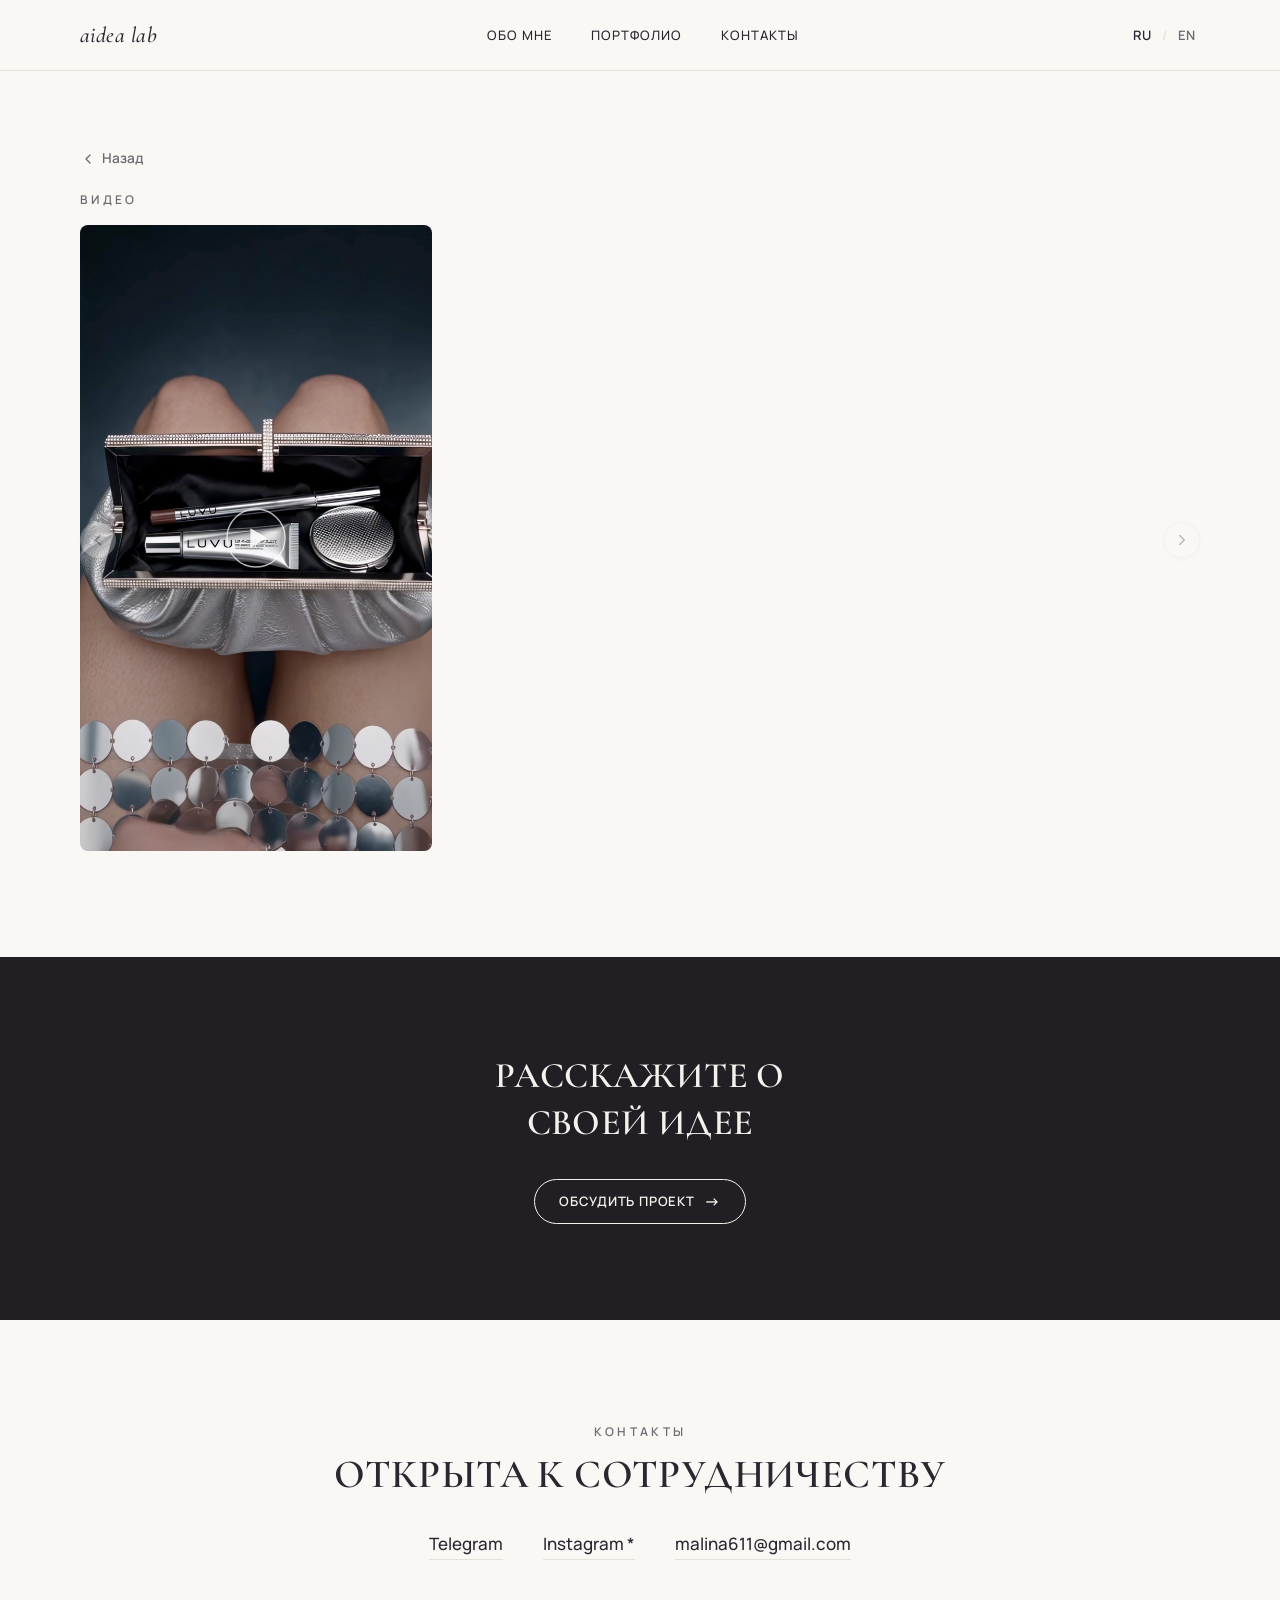
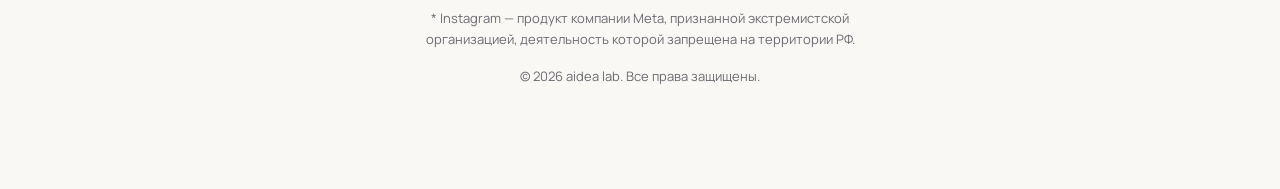
==== beauty.html @ ea10cff7 "Заголовок «Обо мне»: точка после «Я умею снимать» (RU/EN) main.js v=7.  Co-Authored-By: Claude Opus " ====
<!DOCTYPE html>
<html lang="ru" data-page="beauty">
<head>
  <meta charset="UTF-8">
  <meta name="viewport" content="width=device-width, initial-scale=1.0">
  <title>Beauty — aidea lab | Юлия Колесникова</title>
  <meta name="description" content="Beauty AI-видео — aidea lab, Юлия Колесникова. AI video creator.">

  <link rel="icon" type="image/svg+xml" href="assets/icons/favicon.svg">
  <link rel="icon" type="image/png" sizes="32x32" href="assets/icons/favicon-32.png">
  <link rel="icon" type="image/png" sizes="16x16" href="assets/icons/favicon-16.png">
  <link rel="apple-touch-icon" sizes="180x180" href="assets/icons/favicon-180.png">

  <link rel="preconnect" href="https://fonts.googleapis.com">
  <link rel="preconnect" href="https://fonts.gstatic.com" crossorigin>
  <link href="https://fonts.googleapis.com/css2?family=Cormorant+Garamond:ital,wght@0,300;0,400;0,500;0,600;1,400;1,500&family=Manrope:wght@400;500;600;700&display=swap" rel="stylesheet">

  <link rel="stylesheet" href="css/style.css?v=13">
</head>
<body>

  <a class="skip-link" href="#main" data-i18n="skip.link">Перейти к содержимому</a>

  <header class="site-header">
    <div class="container site-header__inner">
      <a class="wordmark" href="index.html">aidea lab</a>

      <nav class="site-nav" aria-label="Основная навигация">
        <a href="index.html#about" data-i18n="nav.about">Обо мне</a>
        <a href="index.html#portfolio" data-i18n="nav.portfolio">Портфолио</a>
        <a href="index.html#contact" data-i18n="nav.contact">Контакты</a>
      </nav>

      <div class="lang-switch" role="group" aria-label="Language switch / Переключатель языка">
        <button type="button" class="lang-switch__btn is-active" data-lang="ru" aria-pressed="true">RU</button>
        <span class="lang-switch__divider" aria-hidden="true">/</span>
        <button type="button" class="lang-switch__btn" data-lang="en" aria-pressed="false">EN</button>
      </div>
    </div>
  </header>

  <main id="main">

    <!-- Video section -->
    <section class="fashion-section" id="beauty-videos">
      <div class="container">
        <a class="back-link" href="index.html#portfolio">
          <svg viewBox="0 0 24 24" width="16" height="16" fill="none" stroke="currentColor" stroke-width="2" stroke-linecap="round" stroke-linejoin="round" aria-hidden="true">
            <polyline points="15 18 9 12 15 6"/>
          </svg>
          <span data-i18n="nav.back">Назад</span>
        </a>
        <p class="overline" data-i18n="beauty.videoOverline">Видео</p>

        <div class="slider" data-slider="videos">
          <div class="slider__track">

            <!-- Video 1 -->
            <button type="button"
              class="portfolio-item portfolio-item--vertical slider__item"
              data-video-src="assets/video/beauty-video-1-full.mp4"
              data-video-src-mobile="assets/video/beauty-video-1-full-mobile.mp4"
              data-i18n-attr="aria-label:beauty.video1Aria">
              <video class="portfolio-item__video" loop muted playsinline preload="metadata">
                <source src="assets/video/beauty-video-1.mp4" type="video/mp4">
              </video>
              <img class="portfolio-item__poster" src="assets/video/poster-vertical-5.jpg" alt="" loading="eager">
              <span class="portfolio-item__play" aria-hidden="true">
                <svg viewBox="0 0 64 64" fill="none" xmlns="http://www.w3.org/2000/svg">
                  <circle cx="32" cy="32" r="31" stroke="white" stroke-opacity="0.7" stroke-width="1.5"/>
                  <path d="M26 21.5 44 32 26 42.5Z" fill="white" fill-opacity="0.85"/>
                </svg>
              </span>
            </button>

          </div>

          <button type="button" class="slider__hint" data-slider-hint data-i18n-attr="aria-label:fashion.nextSlide" aria-label="Следующий">
            <span class="slider__hint-label" data-i18n="fashion.moreHint">Ещё</span>
            <svg viewBox="0 0 24 24" width="16" height="16" fill="none" stroke="currentColor" stroke-width="2" stroke-linecap="round" stroke-linejoin="round" aria-hidden="true">
              <polyline points="9 18 15 12 9 6"/>
            </svg>
          </button>

          <div class="slider__nav">
            <button type="button" class="slider__btn slider__btn--prev" data-i18n-attr="aria-label:fashion.prevSlide" aria-label="Предыдущий">
              <svg viewBox="0 0 24 24" width="18" height="18" fill="none" stroke="currentColor" stroke-width="2" stroke-linecap="round" stroke-linejoin="round" aria-hidden="true">
                <polyline points="15 18 9 12 15 6"/>
              </svg>
            </button>
            <button type="button" class="slider__btn slider__btn--next" data-i18n-attr="aria-label:fashion.nextSlide" aria-label="Следующий">
              <svg viewBox="0 0 24 24" width="18" height="18" fill="none" stroke="currentColor" stroke-width="2" stroke-linecap="round" stroke-linejoin="round" aria-hidden="true">
                <polyline points="9 18 15 12 9 6"/>
              </svg>
            </button>
          </div>
        </div>
      </div>
    </section>

    <!-- CTA strip -->
    <section class="cta-strip">
      <div class="container cta-strip__inner">
        <h2 class="cta-strip__heading" data-i18n="cta.heading">Расскажите о своей идее</h2>
        <a class="btn btn--inverse" href="https://t.me/yulutik" target="_blank" rel="noopener" data-i18n="cta.button">Обсудить проект</a>
      </div>
    </section>

  </main>

  <footer class="site-footer" id="contact">
    <div class="container site-footer__inner">
      <p class="overline" data-i18n="footer.overline">Контакты</p>
      <h2 class="section-heading" data-i18n="footer.heading">Открыта к сотрудничеству</h2>

      <div class="site-footer__links">
        <a href="https://t.me/yulutik" target="_blank" rel="noopener">Telegram</a>
        <a href="https://instagram.com/aidea__lab" target="_blank" rel="noopener">Instagram *</a>
        <a href="mailto:malina611@gmail.com">malina611@gmail.com</a>
      </div>

      <p class="site-footer__note" data-i18n="footer.note">* Instagram — продукт компании Meta, признанной экстремистской организацией, деятельность которой запрещена на территории РФ.</p>

      <p class="site-footer__copyright" data-i18n="footer.copyright">© 2026 aidea lab. Все права защищены.</p>
    </div>
  </footer>

  <!-- Portfolio video modal -->
  <div class="video-modal" id="video-modal" hidden>
    <div class="video-modal__backdrop" data-modal-dismiss></div>
    <div class="video-modal__dialog" role="dialog" aria-modal="true">
      <button type="button" class="video-modal__close" data-modal-dismiss data-i18n-attr="aria-label:portfolio.modalClose">
        <svg viewBox="0 0 24 24" width="24" height="24" fill="none" xmlns="http://www.w3.org/2000/svg" aria-hidden="true">
          <path d="M5 5 19 19M19 5 5 19" stroke="currentColor" stroke-width="2" stroke-linecap="round"/>
        </svg>
      </button>
      <div class="video-modal__spinner" aria-hidden="true"></div>
      <video class="video-modal__video" controls playsinline preload="none"></video>
    </div>
  </div>

  <script src="js/main.js?v=7"></script>
  <script src="js/fashion.js?v=1"></script>

  <!-- Yandex.Metrika counter -->
  <script type="text/javascript">
      (function(m,e,t,r,i,k,a){
          m[i]=m[i]||function(){(m[i].a=m[i].a||[]).push(arguments)};
          m[i].l=1*new Date();
          for (var j = 0; j < document.scripts.length; j++) {if (document.scripts[j].src === r) { return; }}
          k=e.createElement(t),a=e.getElementsByTagName(t)[0],k.async=1,k.src=r,a.parentNode.insertBefore(k,a)
      })(window, document,'script','https://mc.yandex.ru/metrika/tag.js?id=109811397', 'ym');
      ym(109811397, 'init', {ssr:true, webvisor:true, clickmap:true, ecommerce:"dataLayer", referrer: document.referrer, url: location.href, accurateTrackBounce:true, trackLinks:true});
  </script>
  <noscript><div><img src="https://mc.yandex.ru/watch/109811397" style="position:absolute; left:-9999px;" alt="" /></div></noscript>
  <!-- /Yandex.Metrika counter -->

</body>
</html>
---- css/style.css ----
/* =========================================================
   aidea lab — portfolio landing
   ========================================================= */

:root {
  /* Colors */
  --color-paper: #FAF8F5;
  --color-ink: #2A2730;
  --color-ink-soft: #6F6A72;
  --color-lilac: #C7BEDD;
  --color-lilac-soft: #ECE7F5;
  --color-line: #E4E0DC;
  --color-dark: #211F23;
  --color-dark-text: #F5F2EE;

  /* Type */
  --font-serif: "Cormorant Garamond", Georgia, serif;
  --font-sans: "Manrope", -apple-system, BlinkMacSystemFont, "Segoe UI", sans-serif;

  /* Layout */
  --container-width: 1200px;
  --space-section: clamp(4rem, 8vw, 8rem);

  /* Motion */
  --transition: 0.2s ease;
}

/* ---------------------------------------------------------
   Reset & base
   --------------------------------------------------------- */
*,
*::before,
*::after {
  box-sizing: border-box;
}

html {
  -webkit-text-size-adjust: 100%;
}

body {
  margin: 0;
  font-family: var(--font-sans);
  font-size: 1rem;
  line-height: 1.6;
  color: var(--color-ink);
  background-color: var(--color-paper);
  -webkit-font-smoothing: antialiased;
}

img,
video {
  display: block;
  max-width: 100%;
  height: auto;
}

a {
  color: inherit;
}

h1, h2, h3, p {
  margin: 0;
}

ul {
  margin: 0;
  padding: 0;
}

.container {
  width: 100%;
  max-width: var(--container-width);
  margin-inline: auto;
  padding-inline: 1.5rem;
}

@media (min-width: 768px) {
  .container {
    padding-inline: 2.5rem;
  }
}

/* ---------------------------------------------------------
   Accessibility
   --------------------------------------------------------- */
.skip-link {
  position: absolute;
  top: -100%;
  left: 1rem;
  z-index: 1000;
  padding: 0.75rem 1.25rem;
  background: var(--color-ink);
  color: var(--color-paper);
  border-radius: 0.25rem;
  text-decoration: none;
  transition: top var(--transition);
}

.skip-link:focus {
  top: 1rem;
}

a:focus-visible,
button:focus-visible {
  outline: 2px solid var(--color-ink);
  outline-offset: 3px;
  border-radius: 2px;
}

@media (prefers-reduced-motion: reduce) {
  *,
  *::before,
  *::after {
    animation-duration: 0.01ms !important;
    animation-iteration-count: 1 !important;
    transition-duration: 0.01ms !important;
    scroll-behavior: auto !important;
  }
}

/* ---------------------------------------------------------
   Typography helpers
   --------------------------------------------------------- */
.overline {
  font-family: var(--font-sans);
  font-size: 0.75rem;
  font-weight: 600;
  letter-spacing: 0.28em;
  text-transform: uppercase;
  color: var(--color-ink-soft);
  margin: 0 0 1rem;
}

.back-link {
  display: inline-flex;
  align-items: center;
  gap: 0.35rem;
  margin: 0 0 1.25rem;
  color: var(--color-ink-soft);
  font-family: var(--font-sans);
  font-size: 0.85rem;
  font-weight: 600;
  text-decoration: none;
  transition: color var(--transition);
}

.back-link:hover {
  color: var(--color-ink);
}

.section-heading {
  font-family: var(--font-serif);
  font-weight: 600;
  font-size: clamp(1.75rem, 3.5vw, 2.5rem);
  line-height: 1.2;
  margin: 0 0 1.5rem;
  letter-spacing: 0.01em;
  text-transform: uppercase;
}

/* Моб: все заголовки секций одного размера. Заголовок «Обо мне» — две строки, перенос после
   «генерировать.»; шрифт ужимается ровно настолько, чтобы первая
   строка влезла в ширину экрана (≈12.6em при 28px, берём с запасом),
   но не больше обычных 28px. */
@media (max-width: 899px) {
  .about__heading-line {
    display: block;
  }
  .section-heading {
    font-size: min(clamp(1.75rem, 3.5vw, 2.5rem), calc((100vw - 3rem) / 13));
  }
}

/* ---------------------------------------------------------
   Buttons
   --------------------------------------------------------- */
.btn {
  display: inline-flex;
  align-items: center;
  justify-content: center;
  gap: clamp(0.4rem, 1.5vw, 0.6rem);
  padding: clamp(0.5rem, 2vw, 0.7rem) clamp(0.875rem, 3vw, 1.5rem);
  border-radius: 999px;
  font-family: var(--font-sans);
  font-size: clamp(0.6875rem, 2.5vw, 0.8125rem);
  font-weight: 600;
  letter-spacing: 0.06em;
  text-transform: uppercase;
  text-decoration: none;
  background-color: transparent;
  border: 1px solid currentColor;
  white-space: nowrap;
  transition: background-color var(--transition), color var(--transition), border-color var(--transition);
}

.btn::after {
  content: "\2192";
  font-size: 1rem;
  line-height: 1;
  transition: transform var(--transition);
}

.btn:hover::after {
  transform: translateX(3px);
}

.btn--primary {
  color: var(--color-ink);
}

.btn--primary:hover {
  background-color: var(--color-ink);
  color: var(--color-paper);
}

.btn--inverse {
  color: var(--color-dark-text);
}

.btn--inverse:hover {
  background-color: var(--color-dark-text);
  color: var(--color-dark);
}

/* ---------------------------------------------------------
   Header / navigation
   --------------------------------------------------------- */
.site-header {
  position: sticky;
  top: 0;
  z-index: 100;
  background-color: rgba(250, 248, 245, 0.85);
  backdrop-filter: blur(10px);
  border-bottom: 1px solid var(--color-line);
}

.site-header__inner {
  display: flex;
  align-items: center;
  justify-content: space-between;
  gap: 1rem;
  padding-block: 1.1rem;
}

.wordmark {
  font-family: var(--font-serif);
  font-style: italic;
  font-size: 1.375rem;
  font-weight: 500;
  text-decoration: none;
  letter-spacing: 0.02em;
  color: var(--color-ink);
}

.site-nav {
  display: flex;
  gap: clamp(1rem, 3vw, 2.5rem);
  font-size: 0.8125rem;
  font-weight: 500;
  letter-spacing: 0.08em;
  text-transform: uppercase;
}

.site-nav a {
  text-decoration: none;
  color: var(--color-ink);
  transition: color var(--transition);
}

.site-nav a:hover {
  color: var(--color-ink-soft);
}

.lang-switch {
  display: flex;
  align-items: center;
  gap: 0.4rem;
  font-size: 0.8125rem;
  font-weight: 600;
  letter-spacing: 0.05em;
}

.lang-switch__btn {
  background: none;
  border: none;
  padding: 0.25rem;
  font: inherit;
  font-weight: inherit;
  letter-spacing: inherit;
  color: var(--color-ink-soft);
  cursor: pointer;
  transition: color var(--transition);
}

.lang-switch__btn.is-active {
  color: var(--color-ink);
}

.lang-switch__btn:hover {
  color: var(--color-ink);
}

.lang-switch__divider {
  color: var(--color-line);
}

@media (max-width: 640px) {
  .site-header__inner {
    flex-wrap: wrap;
    row-gap: 0.6rem;
    padding-block: 0.85rem;
  }

  .site-nav {
    order: 3;
    width: 100%;
    justify-content: space-between;
    gap: 0.5rem;
    font-size: 0.6875rem;
  }

  .site-nav a {
    white-space: nowrap;
  }
}

/* ---------------------------------------------------------
   Hero
   --------------------------------------------------------- */
.hero {
  padding-block: clamp(3rem, 8vw, 6rem);
}

.hero__inner {
  display: grid;
  grid-template-columns: 1fr;
  gap: clamp(0.75rem, 4vw, 4rem);
  align-items: start;
}

.hero__content {
  display: flex;
  flex-direction: column;
  align-items: flex-start;
  gap: clamp(0.75rem, 2vw, 1.25rem);
  min-width: 0;
}

.hero__name {
  display: flex;
  flex-direction: column;
  font-family: var(--font-serif);
  font-weight: 300;
  font-size: clamp(1.25rem, 6vw, 4.5rem);
  line-height: 1.15;
  letter-spacing: 0.04em;
  text-transform: uppercase;
  margin: 0;
  max-width: 100%;
}

.hero__name-line--last {
  margin-left: clamp(0.5rem, 5vw, 4rem);
}

.hero__tagline {
  font-family: var(--font-serif);
  font-size: clamp(1.125rem, 4vw, 1.875rem);
  line-height: 1.35;
  max-width: 24ch;
  color: var(--color-ink);
}

/* Моб: первая строка — ровно «Создаю концепты и AI креативы»,
   остальной текст переносится по её ширине (contain: inline-size
   не даёт второй части влиять на ширину блока). */
@media (max-width: 899px) {
  .hero__tagline {
    max-width: none;
    width: fit-content;
  }
  .hero__tagline-lead,
  .hero__tagline-rest {
    display: block;
  }
  .hero__tagline-rest {
    contain: inline-size;
  }
}

.hero__subtitle {
  font-size: clamp(0.875rem, 3.5vw, 1.0625rem);
  color: var(--color-ink-soft);
  max-width: 40ch;
  line-height: 1.7;
}

.hero__media {
  border: 1px solid var(--color-line);
  padding: clamp(0.4rem, 1.5vw, 0.75rem);
}

.hero__media img {
  width: 100%;
  aspect-ratio: 3 / 4;
  object-fit: cover;
}

@media (min-width: 900px) {
  .hero__inner {
    grid-template-columns: 1.1fr 0.9fr;
    grid-template-areas:
      "overline media"
      "content media";
    column-gap: 4rem;
    row-gap: clamp(0.75rem, 2vw, 1.25rem);
    align-items: stretch;
  }

  .hero__overline {
    grid-area: overline;
  }

  .hero__content {
    grid-area: content;
  }

  .hero__media {
    grid-area: media;
  }

  .hero__media img {
    height: 100%;
  }
}

/* ---------------------------------------------------------
   About
   --------------------------------------------------------- */
.about {
  padding-block: var(--space-section);
}

.about__content {
  display: flex;
  flex-direction: column;
  align-items: flex-start;
  gap: 1.25rem;
}

.about__content .overline {
  margin-bottom: 0;
  font-size: 0.75rem;
}

.about__content p {
  color: var(--color-ink-soft);
  font-size: 1.0625rem;
  line-height: 1.75;
  max-width: 52ch;
}

.about__text {
  display: flex;
  flex-direction: column;
  gap: 1.25rem;
  align-self: stretch;
}

@media (min-width: 900px) {
  .about__text {
    display: grid;
    grid-template-columns: 1fr 1.2fr;
    gap: 3rem;
    align-items: center;
  }

  .about__content .about__highlight {
    font-family: var(--font-serif);
    font-style: italic;
    font-size: 1.875rem;
    line-height: 1.3;
    color: var(--color-ink);
    max-width: none;
    padding-left: 1.5rem;
    border-left: 1px solid var(--color-line);
  }
}

/* ---------------------------------------------------------
   Portfolio
   --------------------------------------------------------- */
.portfolio {
  padding-block: var(--space-section);
}

.portfolio__header {
  margin-bottom: 2.5rem;
  max-width: 60ch;
}

.portfolio__header .overline {
  margin-bottom: 0;
}

.portfolio__tags {
  display: flex;
  gap: 0.75rem;
  margin-top: 1.5rem;
}

.tag {
  display: inline-flex;
  align-items: center;
  padding: 0.4rem 1rem;
  border: 1px solid var(--color-line);
  border-radius: 999px;
  font-size: 0.75rem;
  font-weight: 600;
  letter-spacing: 0.12em;
  text-transform: uppercase;
  color: var(--color-ink-soft);
  text-decoration: none;
  transition: border-color var(--transition), color var(--transition);
}

a.tag {
  border-color: var(--color-ink-soft);
  color: var(--color-ink);
}

a.tag:hover {
  color: var(--color-ink);
  border-color: var(--color-ink);
  cursor: pointer;
}

.portfolio-grid {
  display: grid;
  grid-template-columns: 1fr 1fr;
  gap: 1.25rem;
}

@media (min-width: 600px) {
  .portfolio-grid {
    gap: 2rem;
  }
}

.portfolio-item {
  position: relative;
  display: block;
  width: 100%;
  overflow: hidden;
  border: 0;
  border-radius: 0.5rem;
  margin: 0;
  padding: 0;
  background-color: var(--color-lilac-soft);
  font: inherit;
  text-decoration: none;
  cursor: pointer;
}

.portfolio-item__video {
  width: 100%;
  height: 100%;
  object-fit: cover;
}

.portfolio-item__poster {
  position: absolute;
  inset: 0;
  width: 100%;
  height: 100%;
  object-fit: cover;
  transition: opacity var(--transition);
}

.portfolio-item.is-playing .portfolio-item__poster {
  opacity: 0;
}

.portfolio-item__play {
  position: absolute;
  inset: 0;
  display: flex;
  align-items: center;
  justify-content: center;
  pointer-events: none;
  transition: opacity var(--transition);
}

.portfolio-item__play svg {
  width: clamp(2.75rem, 6vw, 3.75rem);
  height: clamp(2.75rem, 6vw, 3.75rem);
  filter: drop-shadow(0 1px 6px rgba(33, 31, 35, 0.25));
}

.portfolio-item.is-playing .portfolio-item__play {
  opacity: 0;
}

.portfolio-item--vertical {
  aspect-ratio: 9 / 16;
  width: 100%;
  max-width: 360px;
  margin-inline: auto;
}

.portfolio-item--horizontal {
  aspect-ratio: 16 / 9;
  width: 100%;
}

@media (max-width: 720px) {
  .portfolio-item--horizontal {
    grid-column: 1 / -1;
  }

  .portfolio-item--vertical {
    max-width: none;
  }
}

@media (min-width: 900px) {
  .portfolio-grid {
    grid-template-columns: 1fr 1fr 1.4fr;
    grid-template-rows: 1fr 1fr;
  }

  .portfolio-item--vertical {
    max-width: none;
    margin-inline: 0;
    grid-row: 1 / 3;
  }

  .portfolio-item--horizontal {
    aspect-ratio: auto;
    height: 100%;
  }

  .portfolio-grid > :nth-child(1) {
    grid-column: 1;
  }

  .portfolio-grid > :nth-child(2) {
    grid-column: 2;
  }

  .portfolio-grid > :nth-child(3) {
    grid-column: 3;
    grid-row: 1;
  }

  .portfolio-grid > :nth-child(4) {
    grid-column: 3;
    grid-row: 2;
  }
}

/* Scrim under the play icon, fades out once the preview starts playing */
.portfolio-item::after {
  content: "";
  position: absolute;
  inset: 0;
  background: linear-gradient(0deg, rgba(33, 31, 35, 0.18), transparent 40%);
  opacity: 1;
  transition: opacity var(--transition);
  pointer-events: none;
}

.portfolio-item.is-playing::after {
  opacity: 0;
}

/* ---------------------------------------------------------
   CTA strip
   --------------------------------------------------------- */
.cta-strip {
  background-color: var(--color-dark);
  color: var(--color-dark-text);
  padding-block: clamp(3.5rem, 8vw, 6rem);
}

.cta-strip__inner {
  display: flex;
  flex-direction: column;
  align-items: center;
  gap: 2rem;
  text-align: center;
}

.cta-strip__heading {
  font-family: var(--font-serif);
  font-weight: 600;
  font-size: clamp(1.5rem, 3.5vw, 2.25rem);
  line-height: 1.3;
  letter-spacing: 0.01em;
  text-transform: uppercase;
  max-width: 22ch;
  margin: 0;
}

/* ---------------------------------------------------------
   Footer
   --------------------------------------------------------- */
.site-footer {
  padding-block: var(--space-section);
}

.site-footer__inner {
  text-align: center;
  display: flex;
  flex-direction: column;
  align-items: center;
}

.site-footer .overline {
  margin-bottom: 0.5rem;
}

.site-footer .section-heading {
  margin-bottom: 2rem;
}

.site-footer__links {
  display: flex;
  flex-wrap: wrap;
  justify-content: center;
  gap: 1.5rem 2.5rem;
  font-family: var(--font-sans);
  font-weight: 500;
  font-size: 1.0625rem;
}

.site-footer__links a {
  text-decoration: none;
  border-bottom: 1px solid var(--color-line);
  padding-bottom: 0.15rem;
  transition: border-color var(--transition), color var(--transition);
}

.site-footer__links a:hover {
  color: var(--color-ink-soft);
  border-color: var(--color-ink-soft);
}

.site-footer__note {
  margin-top: 3rem;
  font-size: 0.8125rem;
  color: var(--color-ink-soft);
  max-width: 60ch;
  line-height: 1.6;
}

.site-footer__copyright {
  margin-top: 1rem;
  font-size: 0.8125rem;
  color: var(--color-ink-soft);
}

/* ---------------------------------------------------------
   404 page
   --------------------------------------------------------- */
.error-page {
  min-height: 100vh;
  display: flex;
  align-items: center;
  justify-content: center;
  padding-block: var(--space-section);
}

.error-page__inner {
  max-width: 36rem;
  text-align: center;
}

.error-page .overline {
  text-align: center;
}

.error-page__text {
  color: var(--color-ink-soft);
  font-size: 1.0625rem;
  line-height: 1.7;
  max-width: 40ch;
  margin: 1.5rem auto 2rem;
}

.error-page__links {
  display: flex;
  flex-wrap: wrap;
  align-items: center;
  justify-content: center;
  gap: 1rem 1.5rem;
  margin-bottom: 2.5rem;
}

.error-page__email {
  font-weight: 500;
  text-decoration: none;
  border-bottom: 1px solid var(--color-line);
  padding-bottom: 0.15rem;
  transition: border-color var(--transition), color var(--transition);
}

.error-page__email:hover {
  color: var(--color-ink-soft);
  border-color: var(--color-ink-soft);
}

.error-page__home {
  font-size: 0.8125rem;
  color: var(--color-ink-soft);
  text-decoration: none;
  border-bottom: 1px solid transparent;
  transition: border-color var(--transition), color var(--transition);
}

.error-page__home:hover {
  color: var(--color-ink);
  border-color: var(--color-line);
}

/* ---------------------------------------------------------
   Portfolio video modal
   --------------------------------------------------------- */
.video-modal {
  position: fixed;
  inset: 0;
  z-index: 1000;
  display: flex;
  align-items: center;
  justify-content: center;
  padding: 1.5rem;
}

.video-modal[hidden] {
  display: none;
}

.video-modal__backdrop {
  position: absolute;
  inset: 0;
  background-color: rgba(33, 31, 35, 0.85);
}

.video-modal__dialog {
  position: relative;
  z-index: 1;
  width: 100%;
  max-width: 520px;
}

.video-modal__video {
  display: block;
  width: 100%;
  max-height: 85vh;
  border-radius: 0.5rem;
  background-color: var(--color-dark);
}

.video-modal__close {
  position: absolute;
  top: 0.75rem;
  right: 0.75rem;
  z-index: 2;
  display: flex;
  align-items: center;
  justify-content: center;
  width: 2.25rem;
  height: 2.25rem;
  border: 0;
  border-radius: 50%;
  background-color: rgba(33, 31, 35, 0.45);
  color: var(--color-dark-text);
  cursor: pointer;
  transition: background-color var(--transition);
}

.video-modal__close:hover {
  background-color: rgba(33, 31, 35, 0.65);
}

.video-modal__spinner {
  position: absolute;
  inset: 0;
  display: flex;
  align-items: center;
  justify-content: center;
  pointer-events: none;
}

.video-modal__spinner::after {
  content: "";
  width: 2.5rem;
  height: 2.5rem;
  border: 3px solid rgba(245, 242, 238, 0.25);
  border-top-color: var(--color-dark-text);
  border-radius: 50%;
  animation: video-modal-spin 0.8s linear infinite;
}

.video-modal.is-loaded .video-modal__spinner {
  display: none;
}

@keyframes video-modal-spin {
  to {
    transform: rotate(360deg);
  }
}

body.has-modal-open {
  overflow: hidden;
}

/* ---------------------------------------------------------
   Fashion page — sections
   --------------------------------------------------------- */
.fashion-section {
  padding-block: var(--space-section);
}

.fashion-section:first-child {
  padding-top: calc(var(--space-section) * 0.75);
}

.fashion-section + .fashion-section {
  padding-top: 0;
}

/* ---------------------------------------------------------
   Slider component
   --------------------------------------------------------- */
.slider {
  position: relative;
}

.slider__track {
  display: flex;
  flex-wrap: nowrap;
  gap: 1.25rem;
  overflow-x: auto;
  scroll-snap-type: x mandatory;
  scroll-behavior: smooth;
  -webkit-overflow-scrolling: touch;
  scrollbar-width: none;
  padding-bottom: 0.25rem;
  /* Tell touch gesture recognizers this element only scrolls horizontally,
     so a vertical swipe that starts over it still scrolls the page instead
     of getting swallowed — some in-app browsers (Telegram, Instagram) mishandle
     this without the hint and the page can feel "stuck" past this point. */
  touch-action: pan-x;
}

.slider__track::-webkit-scrollbar {
  display: none;
}

.slider__item {
  flex: 0 0 calc((100% - 1.25rem) / 2);
  scroll-snap-align: start;
}

@media (min-width: 600px) {
  .slider__track {
    gap: 2rem;
  }

  .slider__item {
    flex: 0 0 calc((100% - 2rem) / 2);
  }
}

@media (min-width: 900px) {
  .slider__item {
    flex: 0 0 calc((100% - 2 * 2rem) / 3);
  }
}

/* override portfolio-item constraints inside slider */
.slider .portfolio-item--vertical {
  max-width: none;
  margin-inline: 0;
}

.slider__nav {
  display: none;
}

@media (min-width: 900px) {
  .slider__nav {
    display: flex;
    justify-content: space-between;
    align-items: center;
    position: absolute;
    inset: 0;
    pointer-events: none;
  }
  .slider__btn {
    pointer-events: auto;
  }
}

.slider__btn {
  display: flex;
  align-items: center;
  justify-content: center;
  width: 2.25rem;
  height: 2.25rem;
  border: 1px solid var(--color-line);
  border-radius: 50%;
  background-color: var(--color-paper);
  color: var(--color-ink);
  cursor: pointer;
  transition: background-color var(--transition), opacity var(--transition);
  box-shadow: 0 1px 6px rgba(0, 0, 0, 0.10);
}

.slider__btn:hover {
  background-color: var(--color-lilac-soft);
}

.slider__btn:disabled {
  opacity: 0.3;
  cursor: default;
}

/* Mobile-only "swipe hint" — a plain caption below the row, not attached to any
   single item (nothing here belongs to one photo the way the album "Открыть" does);
   the desktop .slider__nav arrows take over at 900px */
.slider__hint {
  display: flex;
  align-items: center;
  gap: 0.25rem;
  width: fit-content;
  margin: 0.6rem 0 0 auto;
  padding: 0;
  border: 0;
  background: none;
  color: var(--color-ink-soft);
  font-family: var(--font-sans);
  font-size: 0.8rem;
  font-weight: 600;
  cursor: pointer;
}

.slider__hint[hidden] {
  display: none;
}

@media (min-width: 900px) {
  .slider__hint {
    display: none !important;
  }
}

/* ---------------------------------------------------------
   Fashion page — photo projects (one mini-carousel per album)
   --------------------------------------------------------- */
.photo-projects {
  display: grid;
  grid-template-columns: repeat(2, 1fr);
  gap: 1.25rem 1rem;
}

@media (min-width: 600px) {
  .photo-projects {
    gap: 2rem;
  }
}

@media (min-width: 900px) {
  .photo-projects {
    grid-template-columns: repeat(3, 1fr);
  }
}

.photo-project {
  display: flex;
  flex-direction: column;
  gap: 0.75rem;
}

.photo-project__frame {
  position: relative;
  display: block;
  width: 100%;
  padding: 0;
  border: 0;
  background: none;
  cursor: zoom-in;
}

.photo-project__img {
  display: block;
  width: 100%;
  aspect-ratio: 3 / 4;
  object-fit: cover;
  border-radius: 0.5rem;
}

/* Shown instead of the poster when the current slide is a video */
.photo-project__play {
  position: absolute;
  top: 50%;
  left: 50%;
  transform: translate(-50%, -50%);
  width: 3rem;
  height: 3rem;
  pointer-events: none;
}

.photo-project__play[hidden] {
  display: none;
}

/* Mobile: cover photo + "Открыть" overlay opens the album modal */
.photo-project__open {
  position: absolute;
  left: 0;
  right: 0;
  bottom: 0;
  padding: 0.65rem 0.5rem;
  border-radius: 0 0 0.5rem 0.5rem;
  background: linear-gradient(to top, rgba(33, 31, 35, 0.75), rgba(33, 31, 35, 0));
  font-family: var(--font-sans);
  font-size: 0.75rem;
  font-weight: 600;
  letter-spacing: 0.08em;
  text-transform: uppercase;
  text-align: center;
  color: var(--color-dark-text);
}

@media (min-width: 900px) {
  .photo-project__open {
    display: none;
  }
}

/* Desktop: inline prev/next to browse the album in place */
.photo-project__nav {
  display: none;
}

@media (min-width: 900px) {
  .photo-project__nav {
    display: flex;
    justify-content: center;
    gap: 0.75rem;
  }
}

/* Photo lightbox */
.photo-modal {
  position: fixed;
  inset: 0;
  z-index: 1000;
  display: flex;
  align-items: center;
  justify-content: center;
  padding: 1.5rem;
}

.photo-modal[hidden] {
  display: none;
}

.photo-modal__backdrop {
  position: absolute;
  inset: 0;
  background-color: rgba(33, 31, 35, 0.90);
}

.photo-modal__dialog {
  position: relative;
  z-index: 1;
  line-height: 0;
}

.photo-modal__img,
.photo-modal__video {
  display: block;
  max-width: min(90vw, 900px);
  max-height: 90vh;
  width: auto;
  height: auto;
  border-radius: 0.5rem;
  object-fit: contain;
}

.photo-modal__img[hidden],
.photo-modal__video[hidden] {
  display: none;
}

.photo-modal__close {
  position: absolute;
  top: 0.75rem;
  right: 0.75rem;
  z-index: 2;
  display: flex;
  align-items: center;
  justify-content: center;
  width: 2.25rem;
  height: 2.25rem;
  border: 0;
  border-radius: 50%;
  background-color: rgba(33, 31, 35, 0.45);
  color: var(--color-dark-text);
  cursor: pointer;
  transition: background-color var(--transition);
}

.photo-modal__close:hover {
  background-color: rgba(33, 31, 35, 0.65);
}

.photo-modal__nav {
  position: absolute;
  inset: 0;
  display: flex;
  justify-content: space-between;
  align-items: center;
  padding: 0 0.5rem;
  pointer-events: none;
}

.photo-modal__nav-btn {
  pointer-events: auto;
  display: flex;
  align-items: center;
  justify-content: center;
  width: 2.5rem;
  height: 2.5rem;
  border: 0;
  border-radius: 50%;
  background-color: rgba(33, 31, 35, 0.45);
  color: var(--color-dark-text);
  cursor: pointer;
  transition: background-color var(--transition), opacity var(--transition);
}

.photo-modal__nav-btn:hover {
  background-color: rgba(33, 31, 35, 0.65);
}

.photo-modal__nav-btn:disabled {
  opacity: 0.3;
  cursor: default;
}
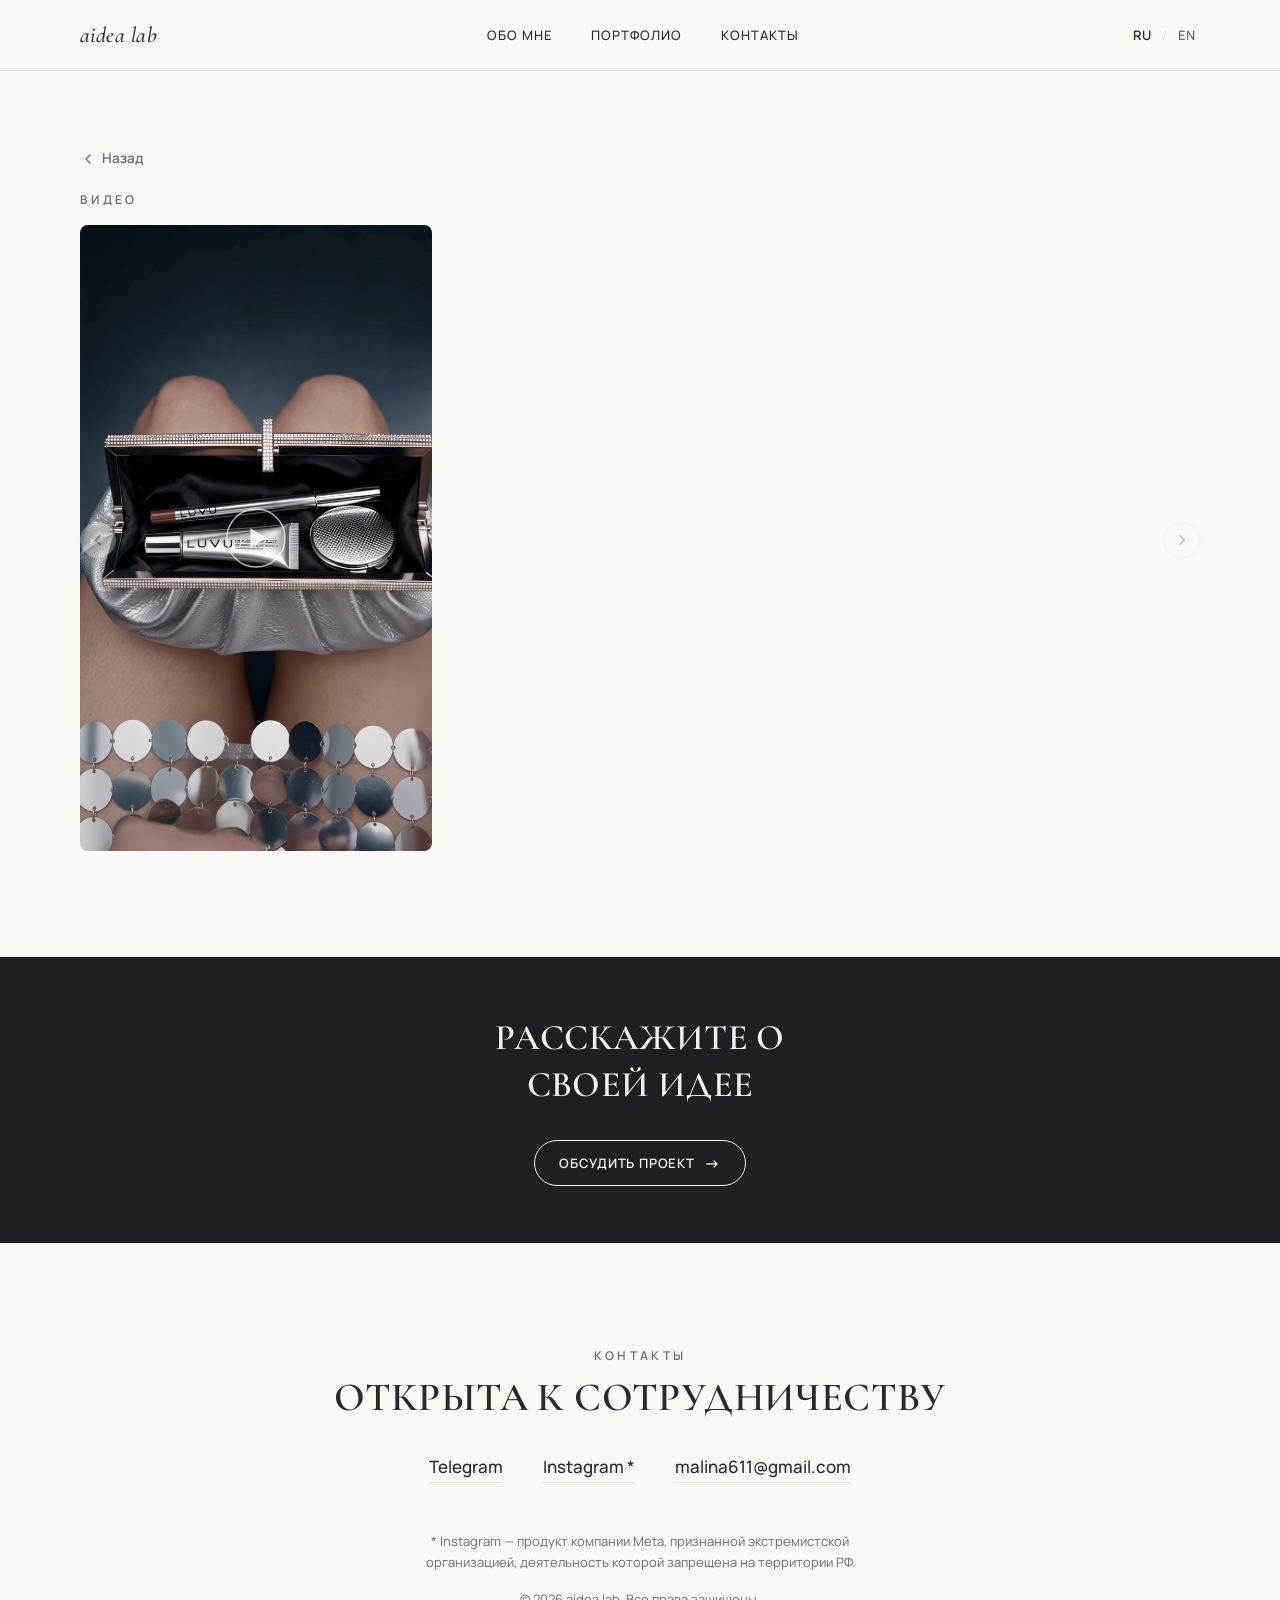
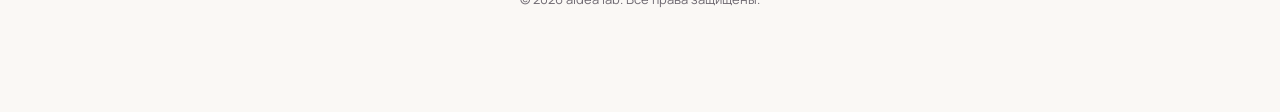
==== commit 40735c3a: "Десктоп: тёмная полоса «Расскажите о своей идее» ниже по высоте .cta-strip padding-block на ≥900px: " ====
--- a/beauty.html
+++ b/beauty.html
@@ -15,7 +15,7 @@
   <link rel="preconnect" href="https://fonts.gstatic.com" crossorigin>
   <link href="https://fonts.googleapis.com/css2?family=Cormorant+Garamond:ital,wght@0,300;0,400;0,500;0,600;1,400;1,500&family=Manrope:wght@400;500;600;700&display=swap" rel="stylesheet">
 
-  <link rel="stylesheet" href="css/style.css?v=13">
+  <link rel="stylesheet" href="css/style.css?v=19">
 </head>
 <body>
 
--- a/css/style.css
+++ b/css/style.css
@@ -163,10 +163,11 @@
    «генерировать.»; шрифт ужимается ровно настолько, чтобы первая
    строка влезла в ширину экрана (≈12.6em при 28px, берём с запасом),
    но не больше обычных 28px. */
+.about__heading-line {
+  display: block; /* заголовок «Обо мне» всегда в две строки */
+}
+
 @media (max-width: 899px) {
-  .about__heading-line {
-    display: block;
-  }
   .section-heading {
     font-size: min(clamp(1.75rem, 3.5vw, 2.5rem), calc((100vw - 3rem) / 13));
   }
@@ -424,6 +425,16 @@
 
   .hero__content {
     grid-area: content;
+    width: fit-content;
+  }
+
+  /* Десктоп: подпись под именем растягивается ровно на ширину имени
+     (до последней «А» в «КОЛЕСНИКОВА»); contain: inline-size не даёт
+     самой подписи раздвигать колонку. */
+  .hero__tagline {
+    max-width: none;
+    align-self: stretch;
+    contain: inline-size;
   }
 
   .hero__media {
@@ -440,6 +451,21 @@
    --------------------------------------------------------- */
 .about {
   padding-block: var(--space-section);
+}
+
+/* Десктоп: компактнее общего --space-section (4–8rem) — блок «Обо мне»
+   стал короче, большие отступы выглядели пустыми. Моб — как было.
+   scroll-margin-top — чтобы при переходе по якорю (#about, #portfolio,
+   «Назад» с Fashion/Beauty) подпись не пряталась под липкой шапкой. */
+@media (min-width: 900px) {
+  .about {
+    padding-block: clamp(3rem, 5vw, 5rem);
+    padding-top: clamp(1rem, 2vw, 1.5rem); /* ближе к hero */
+  }
+  .about,
+  .portfolio {
+    scroll-margin-top: 6rem;
+  }
 }
 
 .about__content {
@@ -493,6 +519,12 @@
    --------------------------------------------------------- */
 .portfolio {
   padding-block: var(--space-section);
+}
+
+@media (min-width: 900px) {
+  .portfolio {
+    padding-top: clamp(2rem, 3vw, 3rem); /* десктоп: стык с «Обо мне» без пустой дыры */
+  }
 }
 
 .portfolio__header {
@@ -682,6 +714,12 @@
   background-color: var(--color-dark);
   color: var(--color-dark-text);
   padding-block: clamp(3.5rem, 8vw, 6rem);
+}
+
+@media (min-width: 900px) {
+  .cta-strip {
+    padding-block: clamp(2.5rem, 4.5vw, 4rem); /* десктоп: полоса пониже */
+  }
 }
 
 .cta-strip__inner {
